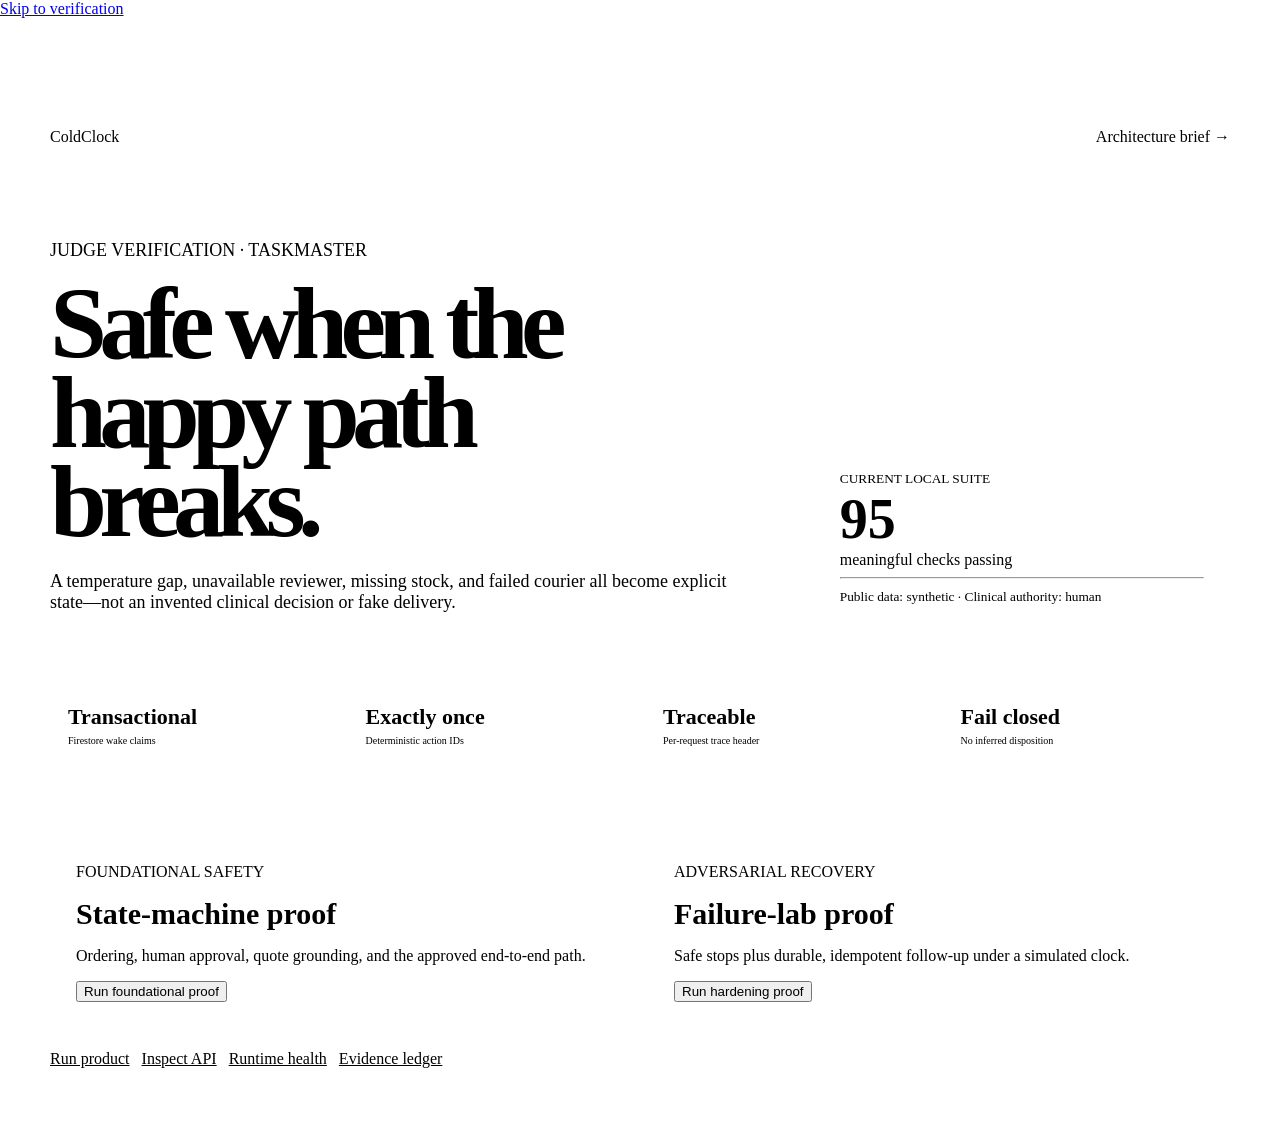
==== app/web/hardening.html @ b684ffd4 "Build hardened cold-clock hackathon submission" ====
<!doctype html><html lang="en" data-theme="dark"><head><meta charset="utf-8"><meta name="viewport" content="width=device-width,initial-scale=1"><meta name="description" content="ColdClock judge verification console"><title>ColdClock — Verification console</title><link rel="stylesheet" href="/static/styles.css"><style>
body{margin:0}.verify{max-width:1180px;margin:auto;padding:110px 24px 80px}.top{display:flex;justify-content:space-between;align-items:center;margin-bottom:76px}.top a{color:inherit;text-decoration:none}.hero{display:grid;grid-template-columns:1.25fr .75fr;gap:70px;align-items:end}.hero h1{font-size:clamp(54px,8vw,108px);line-height:.87;letter-spacing:-.075em;margin:8px 0 25px}.hero h1 span{color:var(--accent)}.hero>div>p{max-width:730px;color:var(--muted);font-size:18px}.stamp,.panel{background:var(--panel);border:1px solid var(--line);border-radius:20px;padding:26px;box-shadow:var(--shadow)}.stamp strong{display:block;font-size:56px;color:var(--accent)}.stamp small{color:var(--muted)}.strip{display:grid;grid-template-columns:repeat(4,1fr);gap:10px;margin:55px 0}.strip div,.proof-row{background:var(--panel);border:1px solid var(--line);border-radius:14px;padding:18px}.strip b{display:block;font-size:22px}.strip span{font-size:10px;color:var(--muted)}.grid{display:grid;grid-template-columns:1fr 1fr;gap:16px}.panel h2{font-size:30px;margin:0 0 8px}.panel>p{color:var(--muted)}button{cursor:pointer}.proof-row{display:grid;grid-template-columns:22px 1fr auto;gap:10px;margin-top:8px;padding:11px;font-size:11px}.proof-row b,.proof-row span{color:var(--accent)}.links{display:flex;gap:12px;flex-wrap:wrap;margin-top:22px}.links a{color:var(--accent)}@media(max-width:800px){.hero,.grid{grid-template-columns:1fr}.strip{grid-template-columns:1fr 1fr}.verify{padding-top:70px}}
</style></head><body><a class="skip-link" href="#main">Skip to verification</a><main class="verify" id="main"><nav class="top"><a class="brand" href="/">ColdClock</a><a href="/judges/architecture">Architecture brief →</a></nav><section class="hero"><div><p class="eyebrow">JUDGE VERIFICATION · TASKMASTER</p><h1>Safe when the<br><span>happy path breaks.</span></h1><p>A temperature gap, unavailable reviewer, missing stock, and failed courier all become explicit state—not an invented clinical decision or fake delivery.</p></div><aside class="stamp"><small>CURRENT LOCAL SUITE</small><strong>95</strong><span>meaningful checks passing</span><hr><small>Public data: synthetic · Clinical authority: human</small></aside></section><section class="strip"><div><b>Transactional</b><span>Firestore wake claims</span></div><div><b>Exactly once</b><span>Deterministic action IDs</span></div><div><b>Traceable</b><span>Per-request trace header</span></div><div><b>Fail closed</b><span>No inferred disposition</span></div></section><section class="grid"><article class="panel"><p class="eyebrow">FOUNDATIONAL SAFETY</p><h2>State-machine proof</h2><p>Ordering, human approval, quote grounding, and the approved end-to-end path.</p><button class="button primary" data-proof="/api/proof" data-target="base">Run foundational proof</button><div id="base" aria-live="polite"></div></article><article class="panel"><p class="eyebrow">ADVERSARIAL RECOVERY</p><h2>Failure-lab proof</h2><p>Safe stops plus durable, idempotent follow-up under a simulated clock.</p><button class="button primary" data-proof="/api/hardening/proof" data-target="hard">Run hardening proof</button><div id="hard" aria-live="polite"></div></article></section><div class="links"><a href="/">Run product</a><a href="/docs">Inspect API</a><a href="/health">Runtime health</a><a href="/api/research">Evidence ledger</a></div></main><script>
for(const button of document.querySelectorAll('[data-proof]'))button.onclick=async()=>{const box=document.getElementById(button.dataset.target);box.innerHTML='<p>Running current service…</p>';try{const d=await fetch(button.dataset.proof).then(r=>r.json());box.innerHTML=`<p><strong>${d.passed}/${d.total} passed</strong></p>`+d.checks.map(x=>`<div class="proof-row"><span>${x.pass?'✓':'×'}</span><span>${x.check}</span><b>${x.pass?'PASS':'FAIL'}</b></div>`).join('')}catch(e){box.textContent='Proof endpoint unavailable.'}};
</script></body></html>
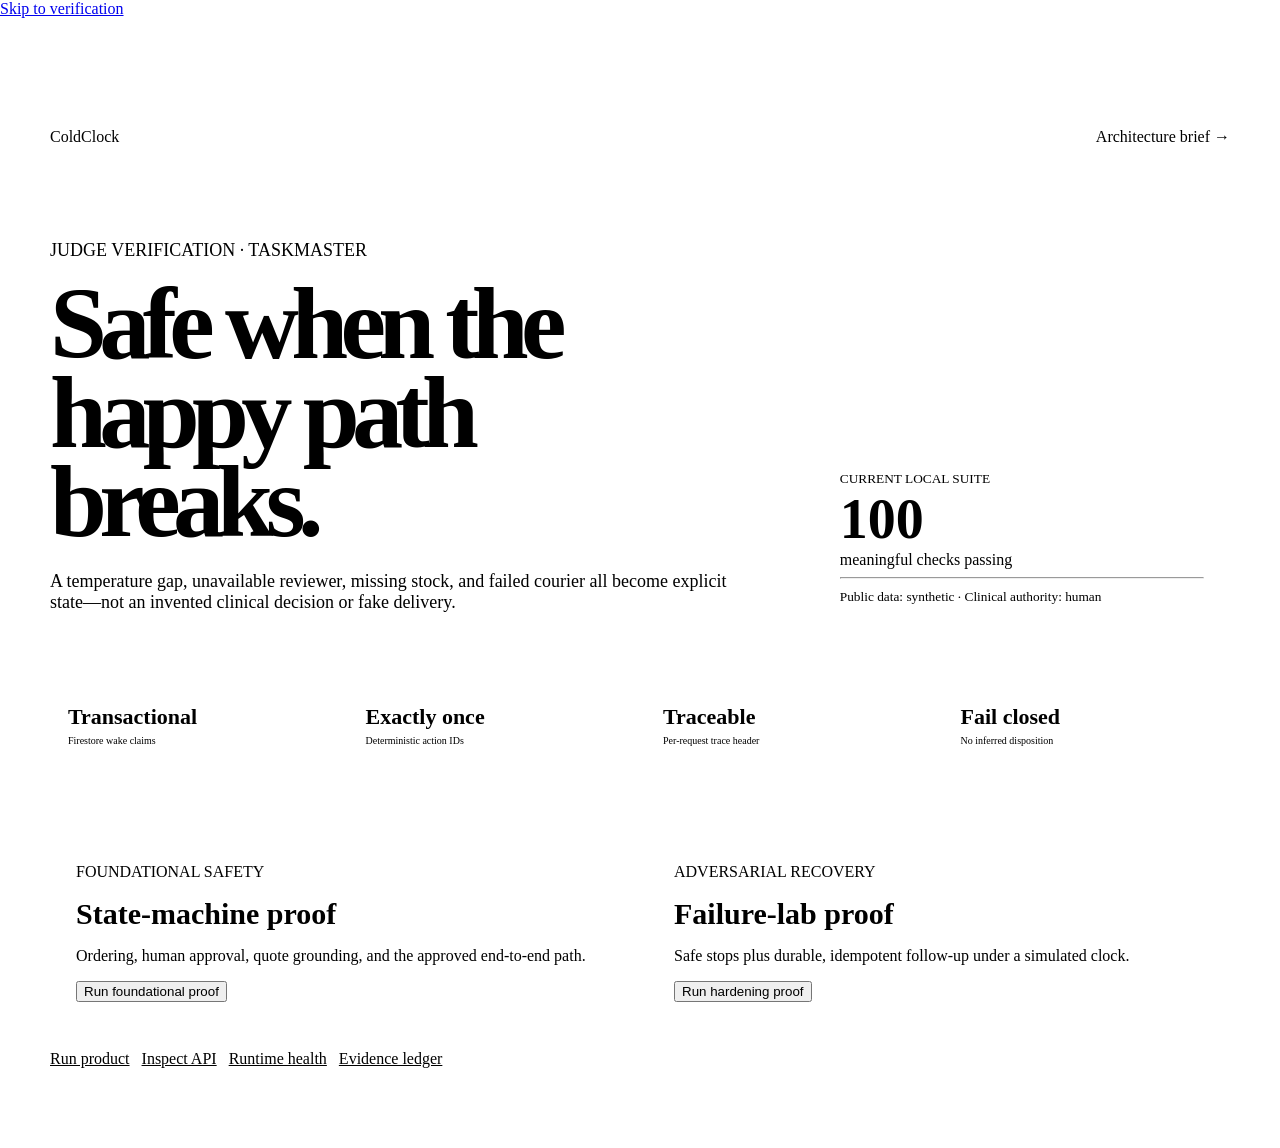
==== commit e5262946: "Add authenticated background execution and submission proof" ====
--- a/app/web/hardening.html
+++ b/app/web/hardening.html
@@ -1,5 +1,5 @@
-<!doctype html><html lang="en" data-theme="dark"><head><meta charset="utf-8"><meta name="viewport" content="width=device-width,initial-scale=1"><meta name="description" content="ColdClock judge verification console"><title>ColdClock — Verification console</title><link rel="stylesheet" href="/static/styles.css"><style>
+﻿<!doctype html><html lang="en" data-theme="dark"><head><meta charset="utf-8"><meta name="viewport" content="width=device-width,initial-scale=1"><meta name="description" content="ColdClock judge verification console"><title>ColdClock — Verification console</title><link rel="stylesheet" href="/static/styles.css"><style>
 body{margin:0}.verify{max-width:1180px;margin:auto;padding:110px 24px 80px}.top{display:flex;justify-content:space-between;align-items:center;margin-bottom:76px}.top a{color:inherit;text-decoration:none}.hero{display:grid;grid-template-columns:1.25fr .75fr;gap:70px;align-items:end}.hero h1{font-size:clamp(54px,8vw,108px);line-height:.87;letter-spacing:-.075em;margin:8px 0 25px}.hero h1 span{color:var(--accent)}.hero>div>p{max-width:730px;color:var(--muted);font-size:18px}.stamp,.panel{background:var(--panel);border:1px solid var(--line);border-radius:20px;padding:26px;box-shadow:var(--shadow)}.stamp strong{display:block;font-size:56px;color:var(--accent)}.stamp small{color:var(--muted)}.strip{display:grid;grid-template-columns:repeat(4,1fr);gap:10px;margin:55px 0}.strip div,.proof-row{background:var(--panel);border:1px solid var(--line);border-radius:14px;padding:18px}.strip b{display:block;font-size:22px}.strip span{font-size:10px;color:var(--muted)}.grid{display:grid;grid-template-columns:1fr 1fr;gap:16px}.panel h2{font-size:30px;margin:0 0 8px}.panel>p{color:var(--muted)}button{cursor:pointer}.proof-row{display:grid;grid-template-columns:22px 1fr auto;gap:10px;margin-top:8px;padding:11px;font-size:11px}.proof-row b,.proof-row span{color:var(--accent)}.links{display:flex;gap:12px;flex-wrap:wrap;margin-top:22px}.links a{color:var(--accent)}@media(max-width:800px){.hero,.grid{grid-template-columns:1fr}.strip{grid-template-columns:1fr 1fr}.verify{padding-top:70px}}
-</style></head><body><a class="skip-link" href="#main">Skip to verification</a><main class="verify" id="main"><nav class="top"><a class="brand" href="/">ColdClock</a><a href="/judges/architecture">Architecture brief →</a></nav><section class="hero"><div><p class="eyebrow">JUDGE VERIFICATION · TASKMASTER</p><h1>Safe when the<br><span>happy path breaks.</span></h1><p>A temperature gap, unavailable reviewer, missing stock, and failed courier all become explicit state—not an invented clinical decision or fake delivery.</p></div><aside class="stamp"><small>CURRENT LOCAL SUITE</small><strong>95</strong><span>meaningful checks passing</span><hr><small>Public data: synthetic · Clinical authority: human</small></aside></section><section class="strip"><div><b>Transactional</b><span>Firestore wake claims</span></div><div><b>Exactly once</b><span>Deterministic action IDs</span></div><div><b>Traceable</b><span>Per-request trace header</span></div><div><b>Fail closed</b><span>No inferred disposition</span></div></section><section class="grid"><article class="panel"><p class="eyebrow">FOUNDATIONAL SAFETY</p><h2>State-machine proof</h2><p>Ordering, human approval, quote grounding, and the approved end-to-end path.</p><button class="button primary" data-proof="/api/proof" data-target="base">Run foundational proof</button><div id="base" aria-live="polite"></div></article><article class="panel"><p class="eyebrow">ADVERSARIAL RECOVERY</p><h2>Failure-lab proof</h2><p>Safe stops plus durable, idempotent follow-up under a simulated clock.</p><button class="button primary" data-proof="/api/hardening/proof" data-target="hard">Run hardening proof</button><div id="hard" aria-live="polite"></div></article></section><div class="links"><a href="/">Run product</a><a href="/docs">Inspect API</a><a href="/health">Runtime health</a><a href="/api/research">Evidence ledger</a></div></main><script>
+</style></head><body><a class="skip-link" href="#main">Skip to verification</a><main class="verify" id="main"><nav class="top"><a class="brand" href="/">ColdClock</a><a href="/judges/architecture">Architecture brief →</a></nav><section class="hero"><div><p class="eyebrow">JUDGE VERIFICATION · TASKMASTER</p><h1>Safe when the<br><span>happy path breaks.</span></h1><p>A temperature gap, unavailable reviewer, missing stock, and failed courier all become explicit state—not an invented clinical decision or fake delivery.</p></div><aside class="stamp"><small>CURRENT LOCAL SUITE</small><strong>100</strong><span>meaningful checks passing</span><hr><small>Public data: synthetic · Clinical authority: human</small></aside></section><section class="strip"><div><b>Transactional</b><span>Firestore wake claims</span></div><div><b>Exactly once</b><span>Deterministic action IDs</span></div><div><b>Traceable</b><span>Per-request trace header</span></div><div><b>Fail closed</b><span>No inferred disposition</span></div></section><section class="grid"><article class="panel"><p class="eyebrow">FOUNDATIONAL SAFETY</p><h2>State-machine proof</h2><p>Ordering, human approval, quote grounding, and the approved end-to-end path.</p><button class="button primary" data-proof="/api/proof" data-target="base">Run foundational proof</button><div id="base" aria-live="polite"></div></article><article class="panel"><p class="eyebrow">ADVERSARIAL RECOVERY</p><h2>Failure-lab proof</h2><p>Safe stops plus durable, idempotent follow-up under a simulated clock.</p><button class="button primary" data-proof="/api/hardening/proof" data-target="hard">Run hardening proof</button><div id="hard" aria-live="polite"></div></article></section><div class="links"><a href="/">Run product</a><a href="/docs">Inspect API</a><a href="/health">Runtime health</a><a href="/api/research">Evidence ledger</a></div></main><script>
 for(const button of document.querySelectorAll('[data-proof]'))button.onclick=async()=>{const box=document.getElementById(button.dataset.target);box.innerHTML='<p>Running current service…</p>';try{const d=await fetch(button.dataset.proof).then(r=>r.json());box.innerHTML=`<p><strong>${d.passed}/${d.total} passed</strong></p>`+d.checks.map(x=>`<div class="proof-row"><span>${x.pass?'✓':'×'}</span><span>${x.check}</span><b>${x.pass?'PASS':'FAIL'}</b></div>`).join('')}catch(e){box.textContent='Proof endpoint unavailable.'}};
 </script></body></html>
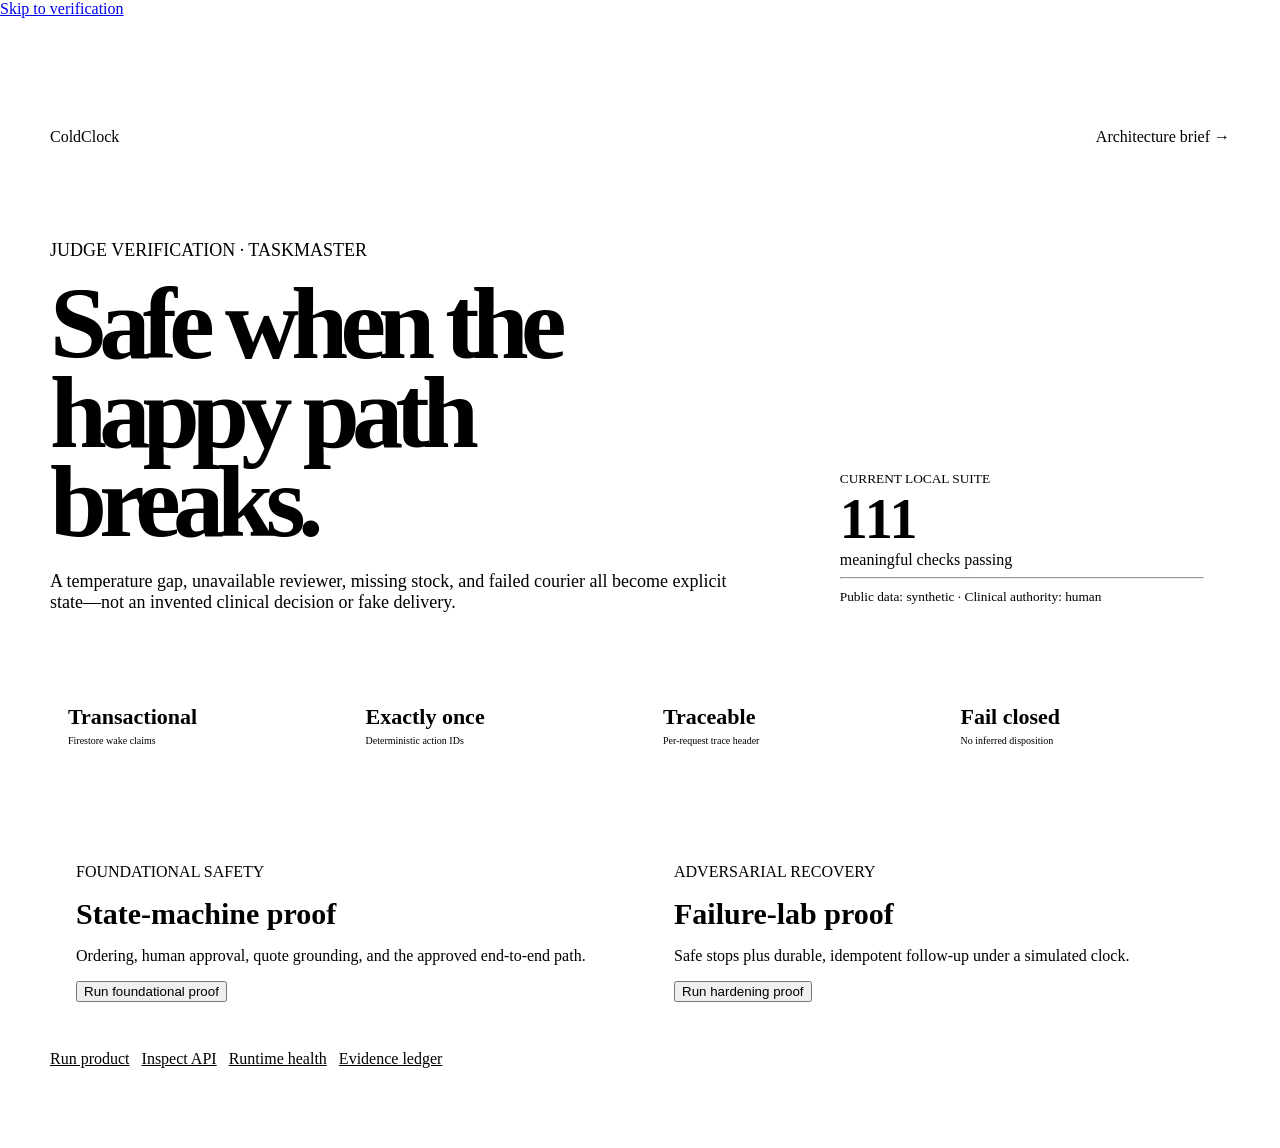
==== commit cce9c495: "Turn ColdClock into a multi-case pilot workspace" ====
--- a/app/web/hardening.html
+++ b/app/web/hardening.html
@@ -1,5 +1,5 @@
-﻿<!doctype html><html lang="en" data-theme="dark"><head><meta charset="utf-8"><meta name="viewport" content="width=device-width,initial-scale=1"><meta name="description" content="ColdClock judge verification console"><title>ColdClock — Verification console</title><link rel="stylesheet" href="/static/styles.css"><style>
+<!doctype html><html lang="en" data-theme="dark"><head><meta charset="utf-8"><meta name="viewport" content="width=device-width,initial-scale=1"><meta name="description" content="ColdClock judge verification console"><title>ColdClock — Verification console</title><link rel="stylesheet" href="/static/styles.css"><style>
 body{margin:0}.verify{max-width:1180px;margin:auto;padding:110px 24px 80px}.top{display:flex;justify-content:space-between;align-items:center;margin-bottom:76px}.top a{color:inherit;text-decoration:none}.hero{display:grid;grid-template-columns:1.25fr .75fr;gap:70px;align-items:end}.hero h1{font-size:clamp(54px,8vw,108px);line-height:.87;letter-spacing:-.075em;margin:8px 0 25px}.hero h1 span{color:var(--accent)}.hero>div>p{max-width:730px;color:var(--muted);font-size:18px}.stamp,.panel{background:var(--panel);border:1px solid var(--line);border-radius:20px;padding:26px;box-shadow:var(--shadow)}.stamp strong{display:block;font-size:56px;color:var(--accent)}.stamp small{color:var(--muted)}.strip{display:grid;grid-template-columns:repeat(4,1fr);gap:10px;margin:55px 0}.strip div,.proof-row{background:var(--panel);border:1px solid var(--line);border-radius:14px;padding:18px}.strip b{display:block;font-size:22px}.strip span{font-size:10px;color:var(--muted)}.grid{display:grid;grid-template-columns:1fr 1fr;gap:16px}.panel h2{font-size:30px;margin:0 0 8px}.panel>p{color:var(--muted)}button{cursor:pointer}.proof-row{display:grid;grid-template-columns:22px 1fr auto;gap:10px;margin-top:8px;padding:11px;font-size:11px}.proof-row b,.proof-row span{color:var(--accent)}.links{display:flex;gap:12px;flex-wrap:wrap;margin-top:22px}.links a{color:var(--accent)}@media(max-width:800px){.hero,.grid{grid-template-columns:1fr}.strip{grid-template-columns:1fr 1fr}.verify{padding-top:70px}}
-</style></head><body><a class="skip-link" href="#main">Skip to verification</a><main class="verify" id="main"><nav class="top"><a class="brand" href="/">ColdClock</a><a href="/judges/architecture">Architecture brief →</a></nav><section class="hero"><div><p class="eyebrow">JUDGE VERIFICATION · TASKMASTER</p><h1>Safe when the<br><span>happy path breaks.</span></h1><p>A temperature gap, unavailable reviewer, missing stock, and failed courier all become explicit state—not an invented clinical decision or fake delivery.</p></div><aside class="stamp"><small>CURRENT LOCAL SUITE</small><strong>100</strong><span>meaningful checks passing</span><hr><small>Public data: synthetic · Clinical authority: human</small></aside></section><section class="strip"><div><b>Transactional</b><span>Firestore wake claims</span></div><div><b>Exactly once</b><span>Deterministic action IDs</span></div><div><b>Traceable</b><span>Per-request trace header</span></div><div><b>Fail closed</b><span>No inferred disposition</span></div></section><section class="grid"><article class="panel"><p class="eyebrow">FOUNDATIONAL SAFETY</p><h2>State-machine proof</h2><p>Ordering, human approval, quote grounding, and the approved end-to-end path.</p><button class="button primary" data-proof="/api/proof" data-target="base">Run foundational proof</button><div id="base" aria-live="polite"></div></article><article class="panel"><p class="eyebrow">ADVERSARIAL RECOVERY</p><h2>Failure-lab proof</h2><p>Safe stops plus durable, idempotent follow-up under a simulated clock.</p><button class="button primary" data-proof="/api/hardening/proof" data-target="hard">Run hardening proof</button><div id="hard" aria-live="polite"></div></article></section><div class="links"><a href="/">Run product</a><a href="/docs">Inspect API</a><a href="/health">Runtime health</a><a href="/api/research">Evidence ledger</a></div></main><script>
+</style></head><body><a class="skip-link" href="#main">Skip to verification</a><main class="verify" id="main"><nav class="top"><a class="brand" href="/">ColdClock</a><a href="/judges/architecture">Architecture brief →</a></nav><section class="hero"><div><p class="eyebrow">JUDGE VERIFICATION · TASKMASTER</p><h1>Safe when the<br><span>happy path breaks.</span></h1><p>A temperature gap, unavailable reviewer, missing stock, and failed courier all become explicit state—not an invented clinical decision or fake delivery.</p></div><aside class="stamp"><small>CURRENT LOCAL SUITE</small><strong>111</strong><span>meaningful checks passing</span><hr><small>Public data: synthetic · Clinical authority: human</small></aside></section><section class="strip"><div><b>Transactional</b><span>Firestore wake claims</span></div><div><b>Exactly once</b><span>Deterministic action IDs</span></div><div><b>Traceable</b><span>Per-request trace header</span></div><div><b>Fail closed</b><span>No inferred disposition</span></div></section><section class="grid"><article class="panel"><p class="eyebrow">FOUNDATIONAL SAFETY</p><h2>State-machine proof</h2><p>Ordering, human approval, quote grounding, and the approved end-to-end path.</p><button class="button primary" data-proof="/api/proof" data-target="base">Run foundational proof</button><div id="base" aria-live="polite"></div></article><article class="panel"><p class="eyebrow">ADVERSARIAL RECOVERY</p><h2>Failure-lab proof</h2><p>Safe stops plus durable, idempotent follow-up under a simulated clock.</p><button class="button primary" data-proof="/api/hardening/proof" data-target="hard">Run hardening proof</button><div id="hard" aria-live="polite"></div></article></section><div class="links"><a href="/">Run product</a><a href="/docs">Inspect API</a><a href="/health">Runtime health</a><a href="/api/research">Evidence ledger</a></div></main><script>
 for(const button of document.querySelectorAll('[data-proof]'))button.onclick=async()=>{const box=document.getElementById(button.dataset.target);box.innerHTML='<p>Running current service…</p>';try{const d=await fetch(button.dataset.proof).then(r=>r.json());box.innerHTML=`<p><strong>${d.passed}/${d.total} passed</strong></p>`+d.checks.map(x=>`<div class="proof-row"><span>${x.pass?'✓':'×'}</span><span>${x.check}</span><b>${x.pass?'PASS':'FAIL'}</b></div>`).join('')}catch(e){box.textContent='Proof endpoint unavailable.'}};
 </script></body></html>
